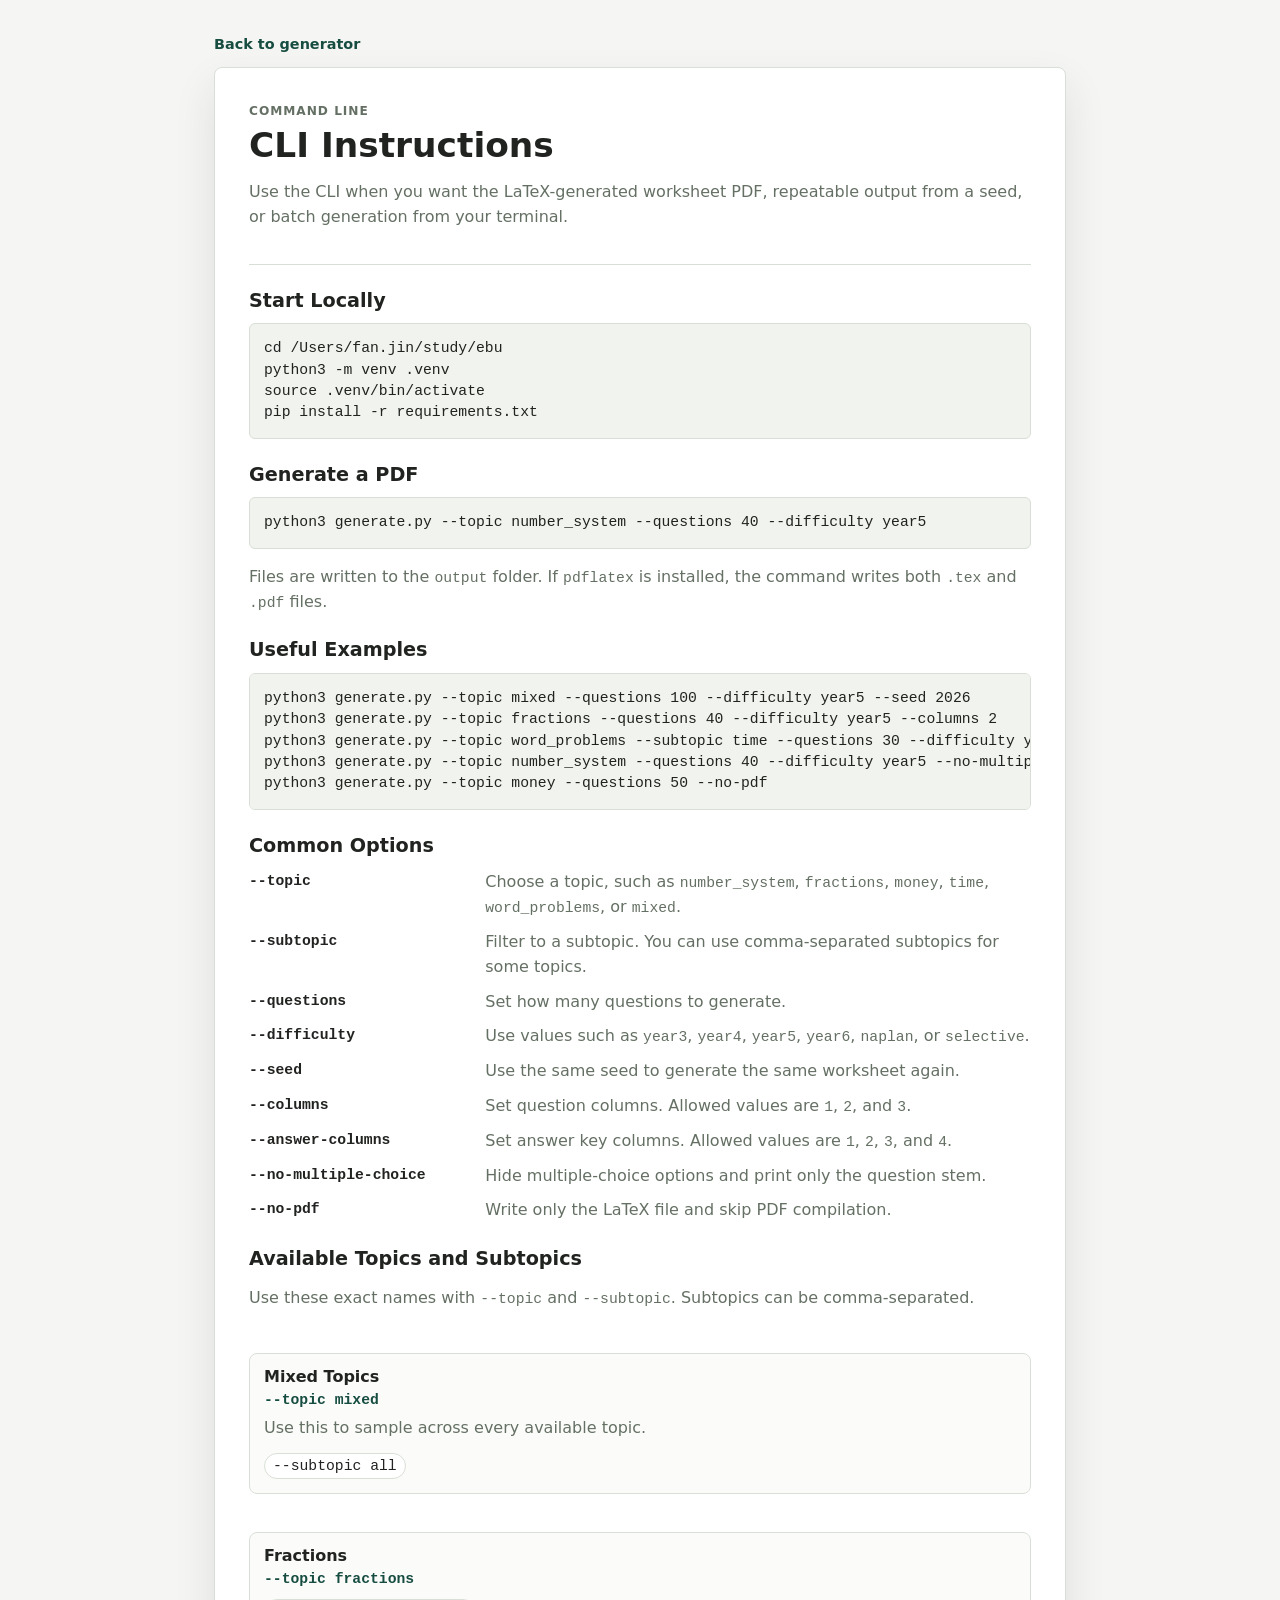
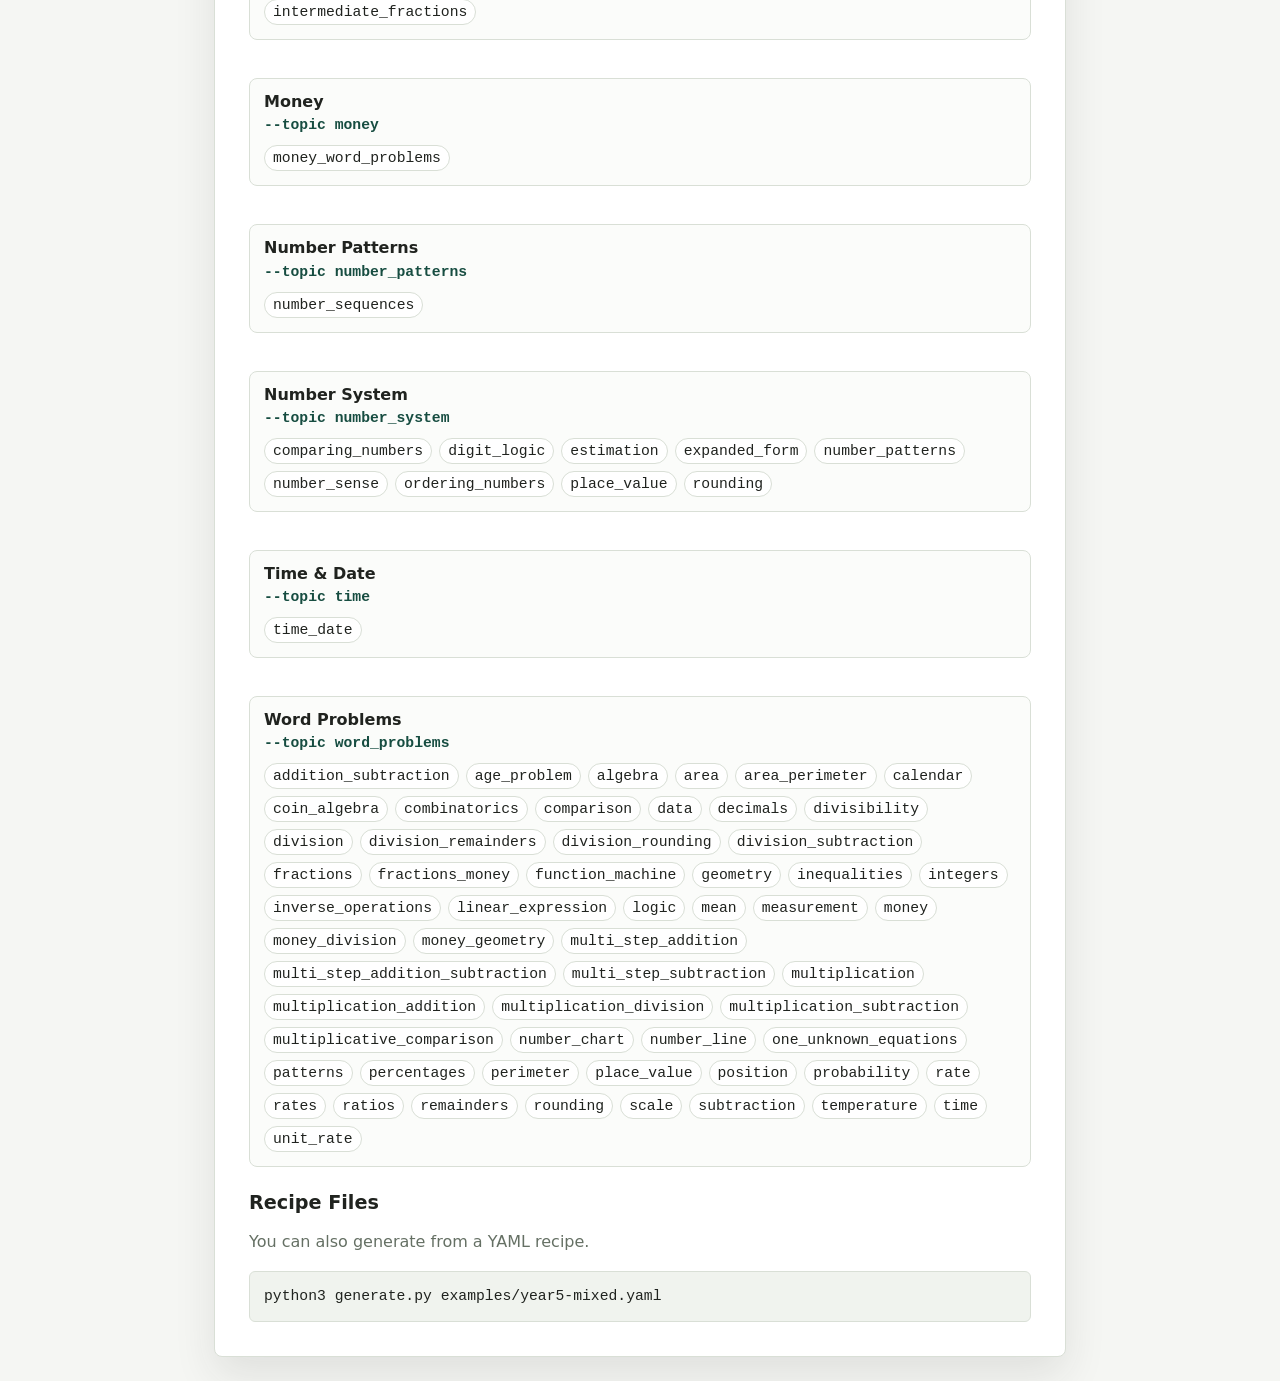
==== cli.html @ 4586fcd3 "enable github pages" ====
<!doctype html>
<html lang="en">
  <head>
    <meta charset="utf-8" />
    <meta name="viewport" content="width=device-width, initial-scale=1" />
    <title>CLI Instructions - Primary Maths Worksheet Generator</title>
    <meta
      name="description"
      content="Command-line instructions for generating primary maths worksheets and PDFs."
    />
    <link rel="stylesheet" href="styles.css" />
    <script defer src="cli.js"></script>
  </head>
  <body>
    <main class="doc-page">
      <nav class="doc-nav" aria-label="Page navigation">
        <a class="doc-link" href="index.html">Back to generator</a>
      </nav>

      <article class="doc-panel">
        <header class="doc-header">
          <p class="eyebrow">Command line</p>
          <h1>CLI Instructions</h1>
          <p>
            Use the CLI when you want the LaTeX-generated worksheet PDF, repeatable output from a
            seed, or batch generation from your terminal.
          </p>
        </header>

        <section>
          <h2>Start Locally</h2>
          <pre><code>cd /Users/fan.jin/study/ebu
python3 -m venv .venv
source .venv/bin/activate
pip install -r requirements.txt</code></pre>
        </section>

        <section>
          <h2>Generate a PDF</h2>
          <pre><code>python3 generate.py --topic number_system --questions 40 --difficulty year5</code></pre>
          <p>
            Files are written to the <code>output</code> folder. If <code>pdflatex</code> is
            installed, the command writes both <code>.tex</code> and <code>.pdf</code> files.
          </p>
        </section>

        <section>
          <h2>Useful Examples</h2>
          <pre><code>python3 generate.py --topic mixed --questions 100 --difficulty year5 --seed 2026
python3 generate.py --topic fractions --questions 40 --difficulty year5 --columns 2
python3 generate.py --topic word_problems --subtopic time --questions 30 --difficulty year5
python3 generate.py --topic number_system --questions 40 --difficulty year5 --no-multiple-choice
python3 generate.py --topic money --questions 50 --no-pdf</code></pre>
        </section>

        <section>
          <h2>Common Options</h2>
          <dl class="option-list">
            <dt><code>--topic</code></dt>
            <dd>Choose a topic, such as <code>number_system</code>, <code>fractions</code>, <code>money</code>, <code>time</code>, <code>word_problems</code>, or <code>mixed</code>.</dd>

            <dt><code>--subtopic</code></dt>
            <dd>Filter to a subtopic. You can use comma-separated subtopics for some topics.</dd>

            <dt><code>--questions</code></dt>
            <dd>Set how many questions to generate.</dd>

            <dt><code>--difficulty</code></dt>
            <dd>Use values such as <code>year3</code>, <code>year4</code>, <code>year5</code>, <code>year6</code>, <code>naplan</code>, or <code>selective</code>.</dd>

            <dt><code>--seed</code></dt>
            <dd>Use the same seed to generate the same worksheet again.</dd>

            <dt><code>--columns</code></dt>
            <dd>Set question columns. Allowed values are <code>1</code>, <code>2</code>, and <code>3</code>.</dd>

            <dt><code>--answer-columns</code></dt>
            <dd>Set answer key columns. Allowed values are <code>1</code>, <code>2</code>, <code>3</code>, and <code>4</code>.</dd>

            <dt><code>--no-multiple-choice</code></dt>
            <dd>Hide multiple-choice options and print only the question stem.</dd>

            <dt><code>--no-pdf</code></dt>
            <dd>Write only the LaTeX file and skip PDF compilation.</dd>
          </dl>
        </section>

        <section>
          <h2>Available Topics and Subtopics</h2>
          <p>
            Use these exact names with <code>--topic</code> and <code>--subtopic</code>.
            Subtopics can be comma-separated.
          </p>
          <div id="topic-subtopic-list" class="topic-subtopic-list" aria-live="polite">
            Loading topics...
          </div>
        </section>

        <section>
          <h2>Recipe Files</h2>
          <p>You can also generate from a YAML recipe.</p>
          <pre><code>python3 generate.py examples/year5-mixed.yaml</code></pre>
        </section>
      </article>
    </main>
  </body>
</html>
---- styles.css ----
:root {
  color-scheme: light;
  --bg: #f5f6f3;
  --panel: #ffffff;
  --ink: #20231f;
  --muted: #657064;
  --line: #d9dfd6;
  --accent: #1f6f5b;
  --accent-strong: #174d41;
  --accent-soft: #dceee7;
  --warn: #8f4f16;
  --shadow: 0 18px 42px rgba(35, 43, 35, 0.1);
  --worksheet-columns: 2;
}

* {
  box-sizing: border-box;
}

body {
  margin: 0;
  min-height: 100vh;
  background: var(--bg);
  color: var(--ink);
  font-family:
    Inter, ui-sans-serif, system-ui, -apple-system, BlinkMacSystemFont, "Segoe UI", sans-serif;
  letter-spacing: 0;
}

button,
input,
select {
  font: inherit;
}

.app-shell {
  display: grid;
  grid-template-columns: minmax(280px, 380px) minmax(0, 1fr);
  gap: 20px;
  width: min(1440px, 100%);
  min-height: 100vh;
  margin: 0 auto;
  padding: 20px;
}

.controls-panel,
.worksheet-panel {
  background: var(--panel);
  border: 1px solid var(--line);
  border-radius: 8px;
  box-shadow: var(--shadow);
}

.controls-panel {
  align-self: start;
  position: sticky;
  top: 20px;
  padding: 22px;
}

.brand-block {
  padding-bottom: 18px;
  border-bottom: 1px solid var(--line);
}

.doc-link {
  display: inline-flex;
  align-items: center;
  width: fit-content;
  margin-top: 12px;
  color: var(--accent-strong);
  font-size: 0.9rem;
  font-weight: 800;
  text-decoration: none;
}

.doc-link:hover {
  text-decoration: underline;
}

.eyebrow {
  margin: 0 0 6px;
  color: var(--accent);
  font-size: 0.76rem;
  font-weight: 800;
  letter-spacing: 0.08em;
  text-transform: uppercase;
}

h1,
h2,
h3 {
  margin: 0;
  line-height: 1.08;
}

h1 {
  font-size: 2.15rem;
}

h2 {
  font-size: 1.55rem;
}

h3 {
  padding-bottom: 10px;
  border-bottom: 2px solid var(--ink);
  font-size: 1.1rem;
}

.controls-grid {
  display: grid;
  grid-template-columns: 1fr 1fr;
  gap: 14px;
  margin-top: 18px;
}

label {
  display: grid;
  gap: 7px;
  min-width: 0;
}

label > span {
  color: var(--muted);
  font-size: 0.78rem;
  font-weight: 700;
}

select,
input[type="number"],
input[type="text"] {
  width: 100%;
  min-height: 42px;
  border: 1px solid var(--line);
  border-radius: 6px;
  background: #fbfcfa;
  color: var(--ink);
  padding: 9px 10px;
}

select:focus,
input:focus,
button:focus-visible {
  outline: 3px solid rgba(31, 111, 91, 0.22);
  outline-offset: 2px;
}

.wide-label {
  grid-column: 1 / -1;
}

.switch-row {
  display: grid;
  grid-template-columns: 42px minmax(0, 1fr);
  grid-template-areas: "control text";
  align-items: center;
  column-gap: 10px;
  margin-top: 2px;
  cursor: pointer;
}

.switch-row input {
  position: absolute;
  inline-size: 1px;
  block-size: 1px;
  opacity: 0;
}

.switch-control {
  grid-area: control;
  position: relative;
  width: 42px;
  height: 24px;
  border: 1px solid var(--line);
  border-radius: 999px;
  background: #eef1eb;
  transition:
    background 0.18s ease,
    border-color 0.18s ease;
}

.switch-control::after {
  content: "";
  position: absolute;
  top: 3px;
  left: 3px;
  width: 16px;
  height: 16px;
  border-radius: 999px;
  background: #fff;
  box-shadow: 0 1px 3px rgba(35, 43, 35, 0.22);
  transition: transform 0.18s ease;
}

.switch-row input:checked + .switch-control {
  border-color: var(--accent);
  background: var(--accent);
}

.switch-row input:checked + .switch-control::after {
  transform: translateX(18px);
}

.switch-row input:focus-visible + .switch-control {
  outline: 3px solid rgba(31, 111, 91, 0.22);
  outline-offset: 2px;
}

.switch-text {
  grid-area: text;
  color: var(--ink);
  font-size: 0.9rem;
  font-weight: 700;
}

.action-row {
  display: grid;
  grid-template-columns: 1fr 1fr;
  gap: 10px;
  margin-top: 18px;
}

button {
  min-height: 44px;
  border: 1px solid var(--accent);
  border-radius: 6px;
  background: var(--accent);
  color: #fff;
  cursor: pointer;
  font-weight: 800;
}

button:hover {
  background: var(--accent-strong);
}

.secondary-button {
  background: #fff;
  color: var(--accent);
}

.secondary-button:hover {
  background: var(--accent-soft);
}

.status-message {
  min-height: 2.8em;
  margin: 16px 0 0;
  color: var(--muted);
  font-size: 0.92rem;
  line-height: 1.45;
}

.status-message.warning {
  color: var(--warn);
}

.doc-page {
  width: min(900px, 100%);
  margin: 0 auto;
  padding: 24px;
}

.doc-nav {
  margin-bottom: 14px;
}

.doc-panel {
  background: var(--panel);
  border: 1px solid var(--line);
  border-radius: 8px;
  box-shadow: var(--shadow);
  padding: 34px;
}

.doc-header {
  padding-bottom: 18px;
  border-bottom: 1px solid var(--line);
}

.doc-header p,
.doc-panel section p,
.option-list dd {
  color: var(--muted);
  line-height: 1.55;
}

.doc-panel section {
  margin-top: 26px;
}

.doc-panel h2 {
  font-size: 1.2rem;
}

pre {
  overflow-x: auto;
  margin: 12px 0 0;
  padding: 14px;
  border: 1px solid var(--line);
  border-radius: 6px;
  background: #f0f3ee;
  color: var(--ink);
  line-height: 1.45;
}

code {
  font-family: ui-monospace, SFMono-Regular, Menlo, Monaco, Consolas, "Liberation Mono", monospace;
  font-size: 0.92em;
}

.option-list {
  display: grid;
  grid-template-columns: minmax(150px, 0.4fr) minmax(0, 1fr);
  gap: 10px 18px;
  margin: 14px 0 0;
}

.option-list dt {
  font-weight: 800;
}

.option-list dd {
  margin: 0;
}

.topic-subtopic-list {
  display: grid;
  gap: 12px;
  margin-top: 14px;
}

.topic-subtopic-list.warning {
  color: var(--warn);
}

.topic-card {
  padding: 14px;
  border: 1px solid var(--line);
  border-radius: 8px;
  background: #fbfcfa;
}

.topic-card h3 {
  padding: 0;
  border: 0;
  font-size: 1rem;
}

.topic-card > code {
  display: inline-block;
  margin-top: 7px;
  color: var(--accent-strong);
  font-weight: 800;
}

.topic-card p {
  margin: 8px 0 0;
  color: var(--muted);
  line-height: 1.45;
}

.subtopic-chip-list {
  display: flex;
  flex-wrap: wrap;
  gap: 7px;
  margin-top: 12px;
}

.subtopic-chip {
  display: inline-flex;
  align-items: center;
  min-height: 26px;
  padding: 4px 8px;
  border: 1px solid var(--line);
  border-radius: 999px;
  background: #fff;
  color: var(--ink);
  overflow-wrap: anywhere;
}

.worksheet-panel {
  min-height: calc(100vh - 40px);
  padding: 30px;
}

.worksheet-header {
  display: flex;
  align-items: end;
  justify-content: space-between;
  gap: 18px;
  padding-bottom: 18px;
  border-bottom: 1px solid var(--line);
}

.worksheet-meta,
.question-summary {
  margin: 8px 0 0;
  color: var(--muted);
  font-size: 0.92rem;
}

.question-summary {
  text-align: right;
  white-space: nowrap;
}

.print-section {
  margin-top: 26px;
}

.answer-section {
  page-break-before: always;
}

.questions-list,
.answers-list {
  margin: 18px 0 0;
  padding-left: 1.35rem;
  column-count: var(--worksheet-columns);
  column-gap: 34px;
}

.questions-list > li,
.answers-list > li {
  break-inside: avoid;
  margin: 0 0 0.92rem;
  padding-left: 0.25rem;
  line-height: 1.42;
}

.questions-list > li::marker,
.answers-list > li::marker {
  font-weight: 800;
}

.answers-list {
  column-count: 3;
}

.question-stem {
  margin: 0 0 0.55rem;
}

.choice-list {
  display: grid;
  grid-template-columns: repeat(2, minmax(0, 1fr));
  gap: 7px 14px;
  margin: 0.55rem 0 0.2rem;
  padding: 0;
  list-style: none;
}

.choice-list li {
  display: grid;
  grid-template-columns: 24px minmax(0, 1fr);
  align-items: start;
  gap: 7px;
  min-width: 0;
  break-inside: avoid;
}

.choice-label {
  display: grid;
  width: 22px;
  height: 22px;
  place-items: center;
  border: 1px solid var(--line);
  border-radius: 999px;
  background: var(--accent-soft);
  color: var(--accent-strong);
  font-size: 0.76rem;
  font-weight: 800;
  line-height: 1;
}

.choice-text {
  min-width: 0;
}

.mixed-number,
.simple-fraction {
  display: inline-flex;
  align-items: center;
  gap: 0.12em;
  white-space: nowrap;
  vertical-align: middle;
}

.whole-number {
  line-height: 1;
}

.stacked-fraction {
  display: inline-grid;
  grid-template-rows: auto auto;
  align-items: center;
  justify-items: center;
  min-width: 0.72em;
  color: inherit;
  font-size: 0.82em;
  line-height: 1;
  vertical-align: middle;
}

.fraction-numerator,
.fraction-denominator {
  display: block;
  padding: 0 0.08em;
}

.fraction-numerator {
  width: 100%;
  border-bottom: 1px solid currentColor;
  padding-bottom: 0.06em;
}

.fraction-denominator {
  padding-top: 0.06em;
}

.empty-state {
  color: var(--muted);
}

@media (max-width: 900px) {
  .app-shell {
    grid-template-columns: 1fr;
    padding: 12px;
  }

  .controls-panel {
    position: static;
  }

  .worksheet-panel {
    min-height: auto;
    padding: 22px;
  }
}

@media (max-width: 560px) {
  .controls-grid,
  .action-row {
    grid-template-columns: 1fr;
  }

  .doc-page {
    padding: 12px;
  }

  .doc-panel {
    padding: 22px;
  }

  .option-list {
    grid-template-columns: 1fr;
    gap: 5px;
  }

  .option-list dd {
    margin-bottom: 10px;
  }

  .topic-card {
    padding: 12px;
  }

  .worksheet-header {
    align-items: start;
    flex-direction: column;
  }

  .question-summary {
    text-align: left;
  }

  .questions-list,
  .answers-list {
    column-count: 1;
  }

  .choice-list {
    grid-template-columns: 1fr;
  }

  h1 {
    font-size: 1.8rem;
  }
}

@media print {
  @page {
    size: A4;
    margin: 12mm;
  }

  body {
    background: #fff;
    font-family: Arial, Helvetica, sans-serif;
  }

  .app-shell {
    display: block;
    width: auto;
    min-height: auto;
    padding: 0;
  }

  .controls-panel {
    display: none;
  }

  .doc-nav {
    display: none;
  }

  .doc-panel {
    padding: 0;
    border: 0;
    border-radius: 0;
    box-shadow: none;
  }

  .worksheet-panel {
    min-height: auto;
    padding: 0;
    border: 0;
    border-radius: 0;
    box-shadow: none;
  }

  .worksheet-header {
    padding-bottom: 10px;
  }

  .eyebrow {
    display: none;
  }

  h2 {
    font-size: 18pt;
  }

  h3 {
    font-size: 13pt;
  }

  .worksheet-meta,
  .question-summary {
    color: #333;
    font-size: 9pt;
  }

  .print-section {
    margin-top: 16px;
  }

  .questions-list,
  .answers-list {
    column-gap: 10mm;
    font-size: 9.5pt;
  }

  .questions-list > li,
  .answers-list > li {
    margin-bottom: 7pt;
    line-height: 1.32;
  }

  .question-stem {
    margin-bottom: 3.5pt;
  }

  .choice-list {
    gap: 3pt 8pt;
    margin-top: 3.5pt;
  }

  .choice-list li {
    grid-template-columns: 15pt minmax(0, 1fr);
    gap: 4pt;
  }

  .choice-label {
    width: 13pt;
    height: 13pt;
    border-color: #777;
    background: #fff;
    color: #111;
    font-size: 7pt;
  }

  .stacked-fraction {
    font-size: 0.8em;
  }
}
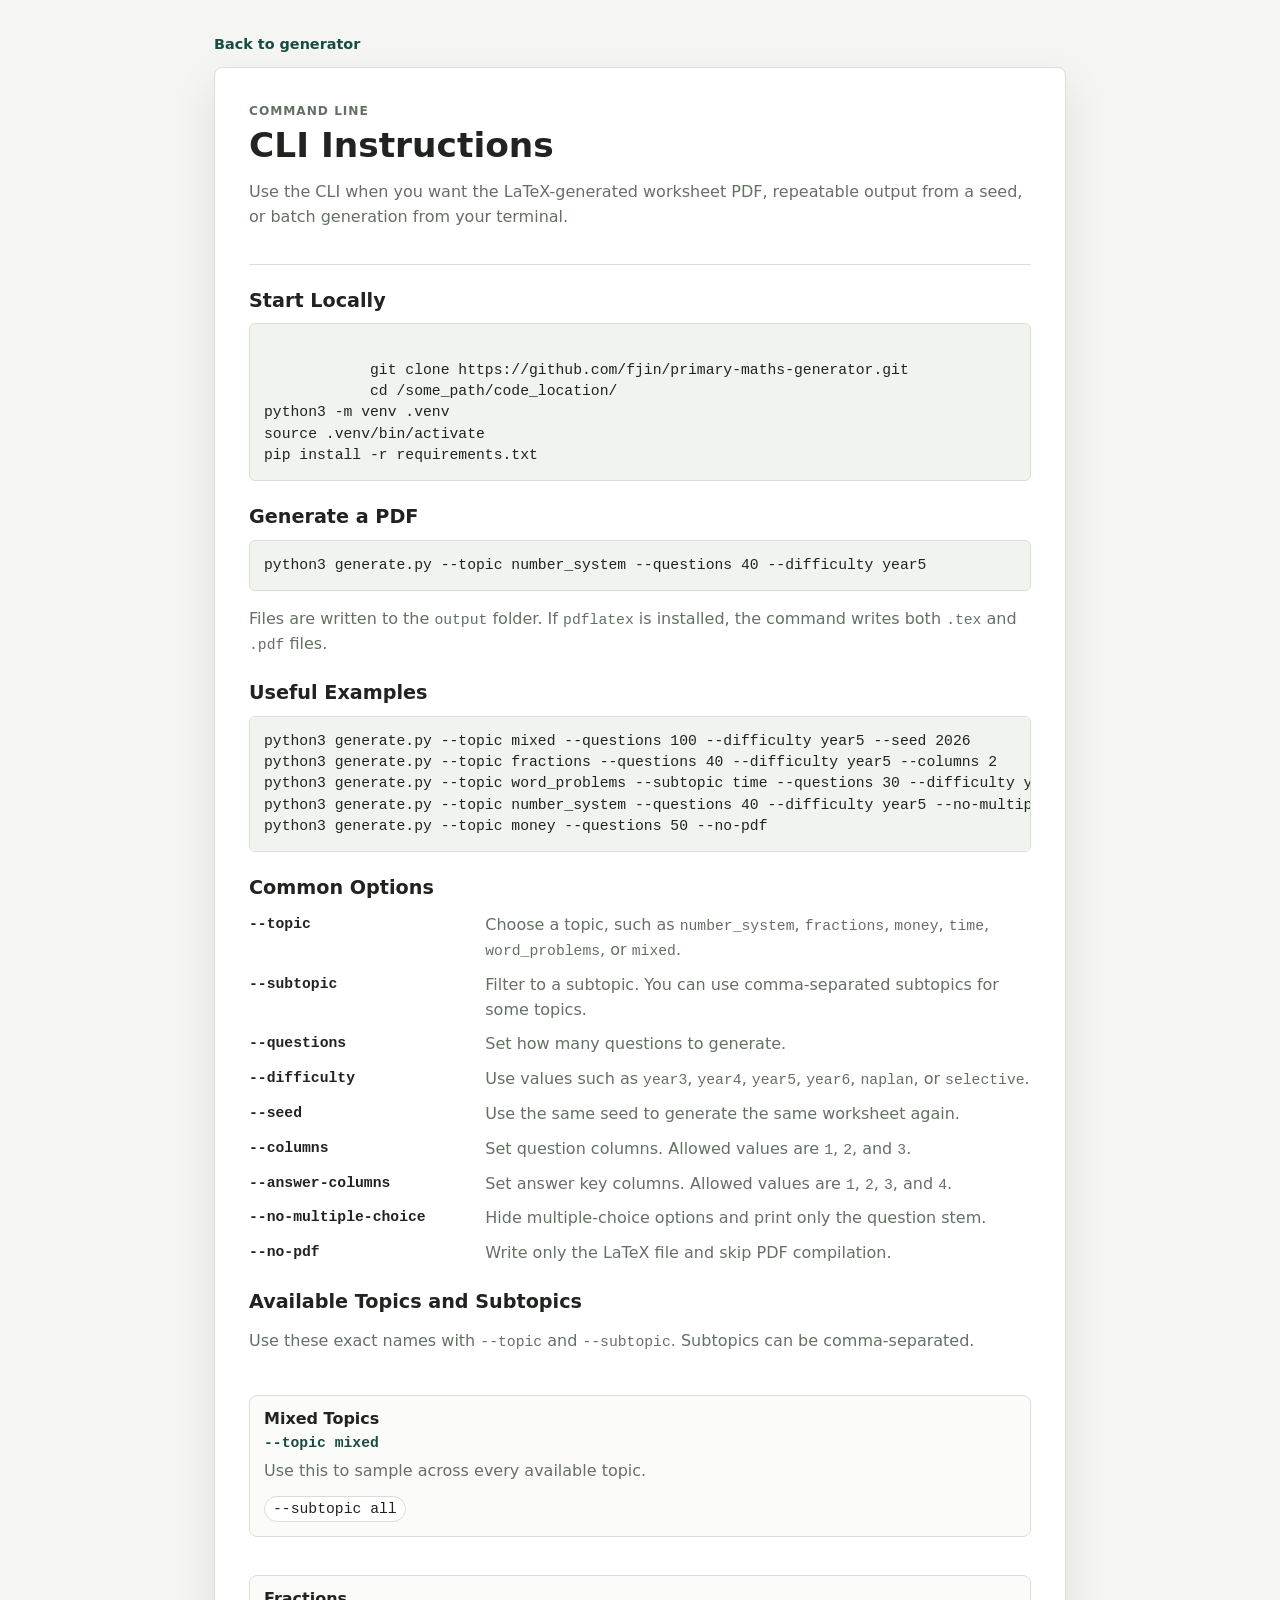
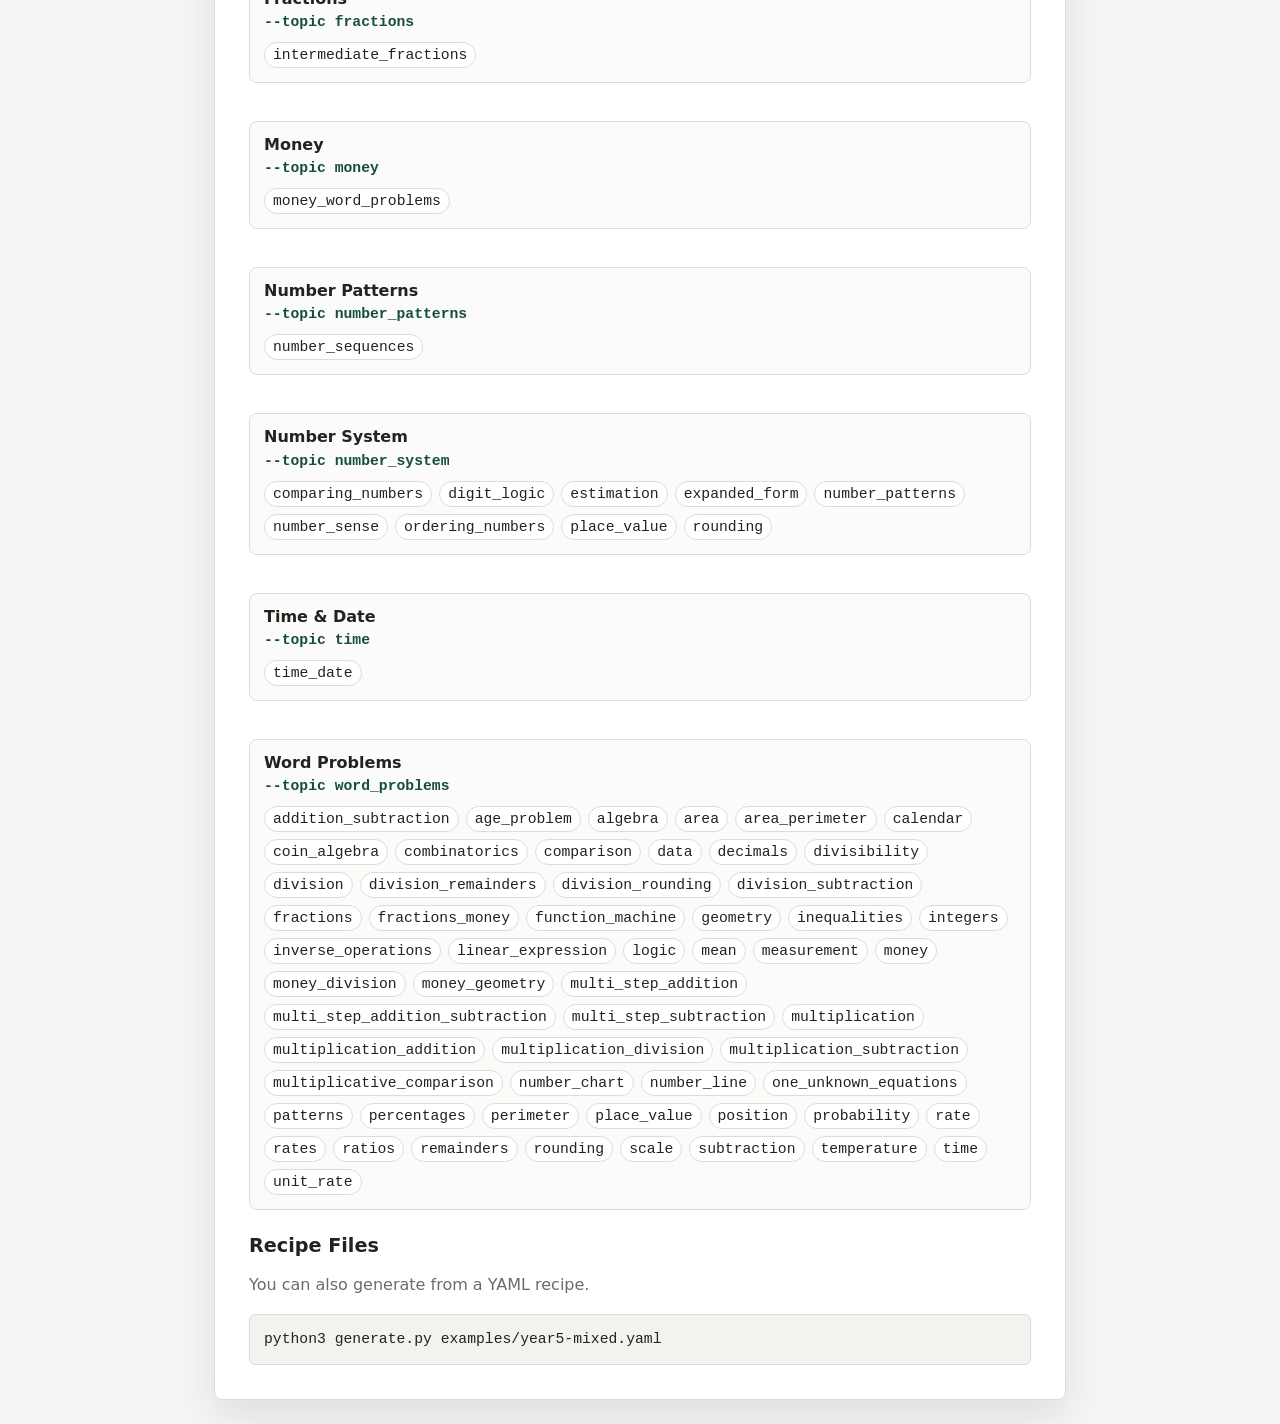
==== commit 846f62d8: "enable github pages" ====
--- a/cli.html
+++ b/cli.html
@@ -29,7 +29,9 @@
 
         <section>
           <h2>Start Locally</h2>
-          <pre><code>cd /Users/fan.jin/study/ebu
+          <pre><code>
+            git clone https://github.com/fjin/primary-maths-generator.git
+            cd /some_path/code_location/
 python3 -m venv .venv
 source .venv/bin/activate
 pip install -r requirements.txt</code></pre>
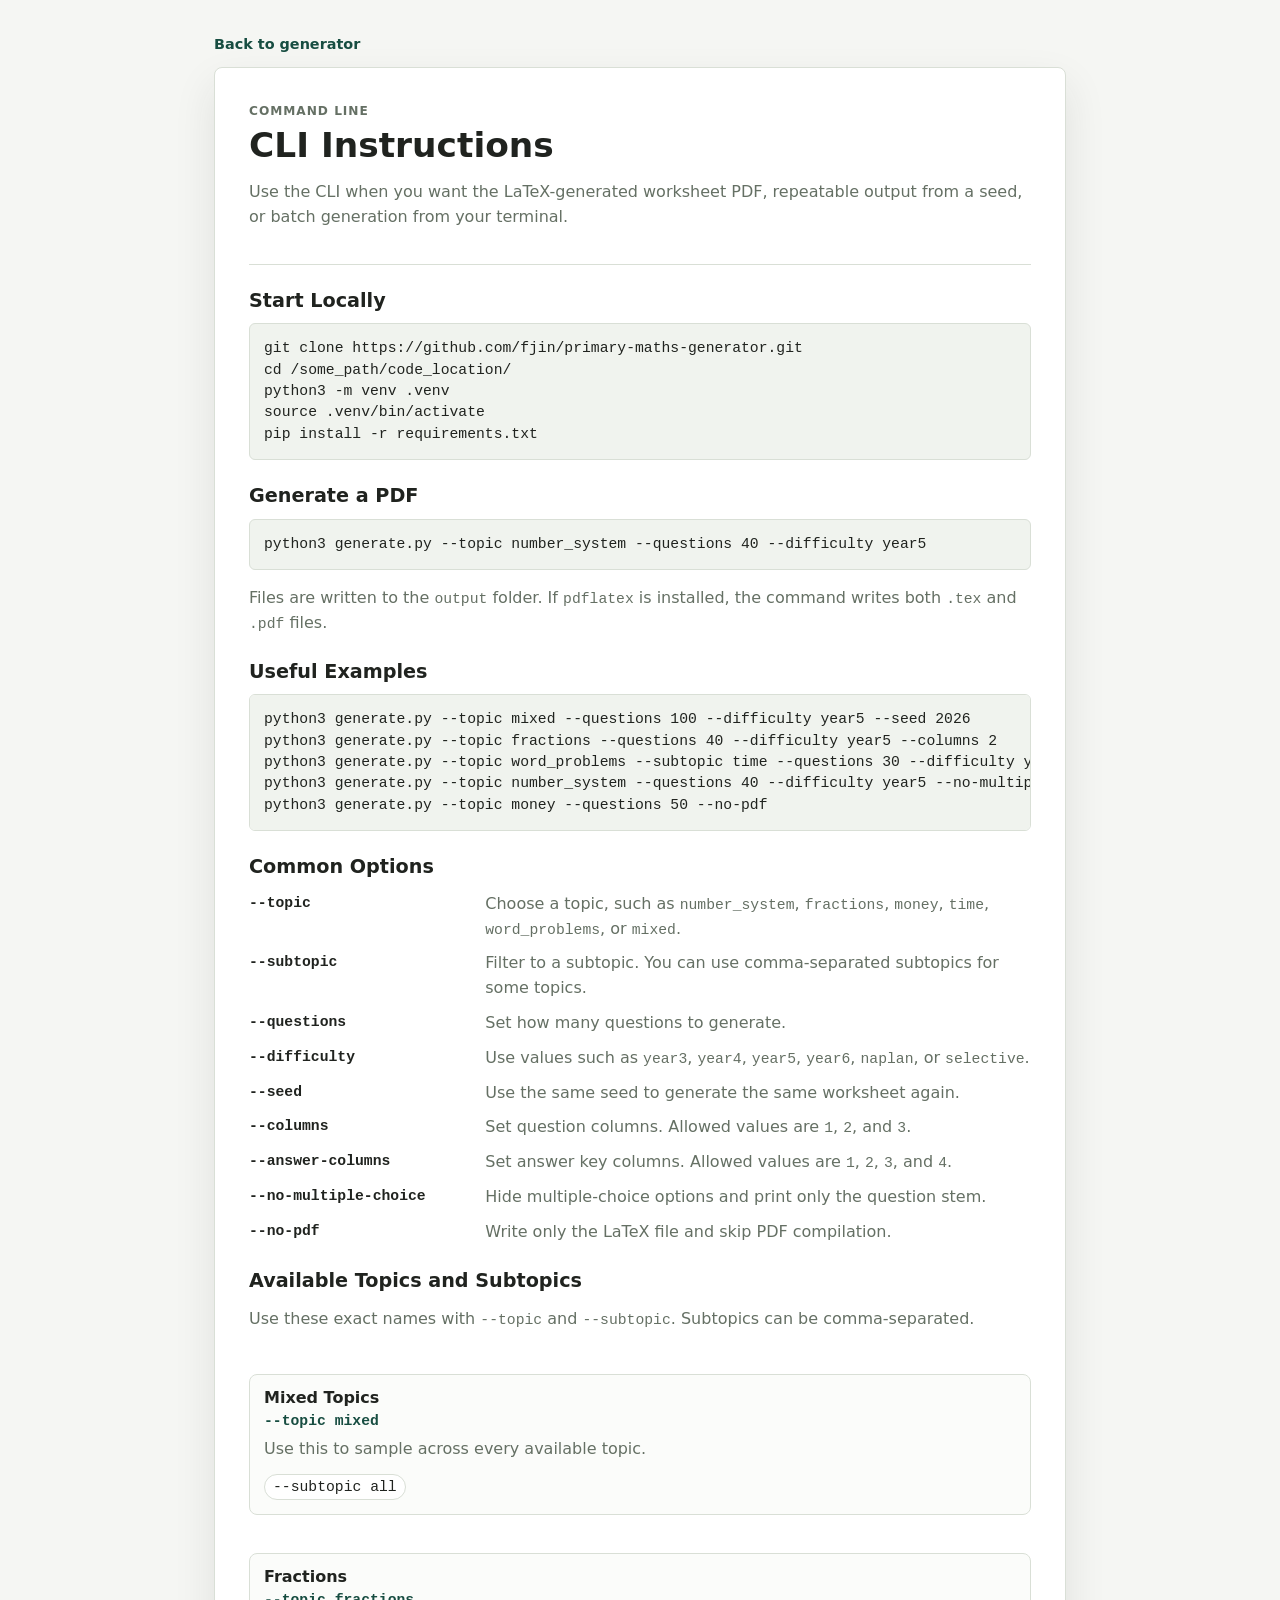
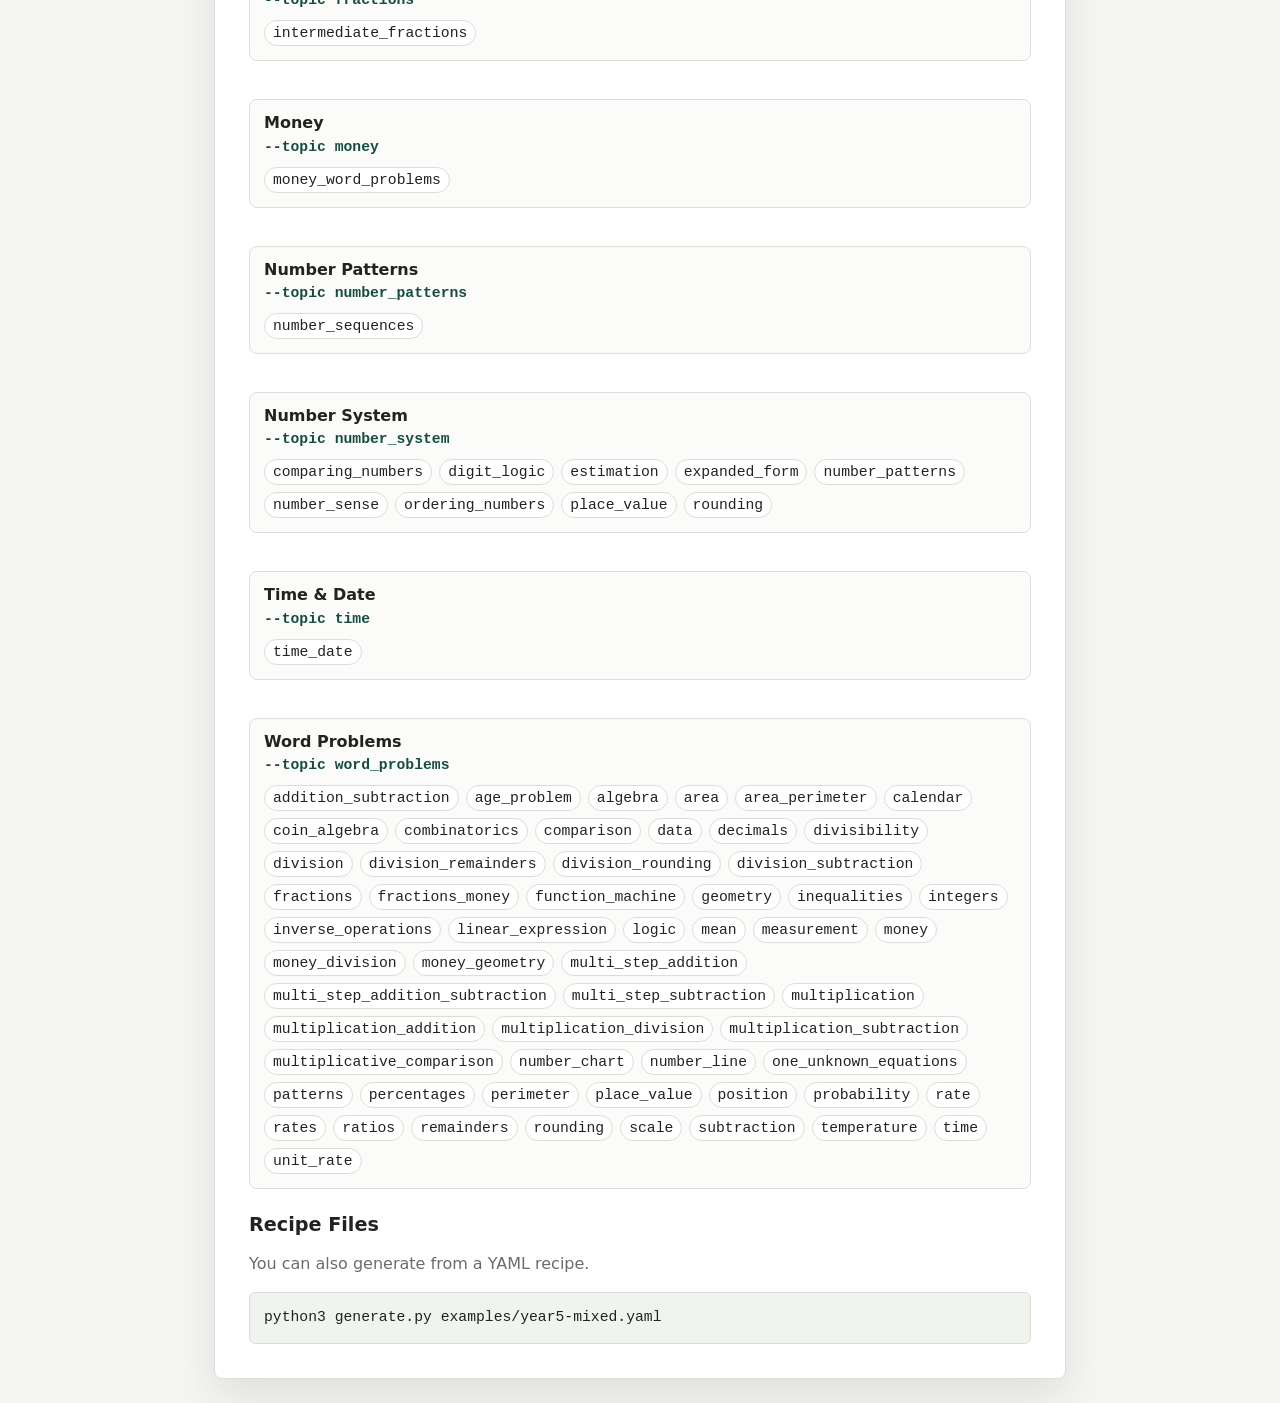
==== commit e5a1dd97: "enable github pages" ====
--- a/cli.html
+++ b/cli.html
@@ -29,9 +29,8 @@
 
         <section>
           <h2>Start Locally</h2>
-          <pre><code>
-            git clone https://github.com/fjin/primary-maths-generator.git
-            cd /some_path/code_location/
+          <pre><code>git clone https://github.com/fjin/primary-maths-generator.git
+cd /some_path/code_location/
 python3 -m venv .venv
 source .venv/bin/activate
 pip install -r requirements.txt</code></pre>
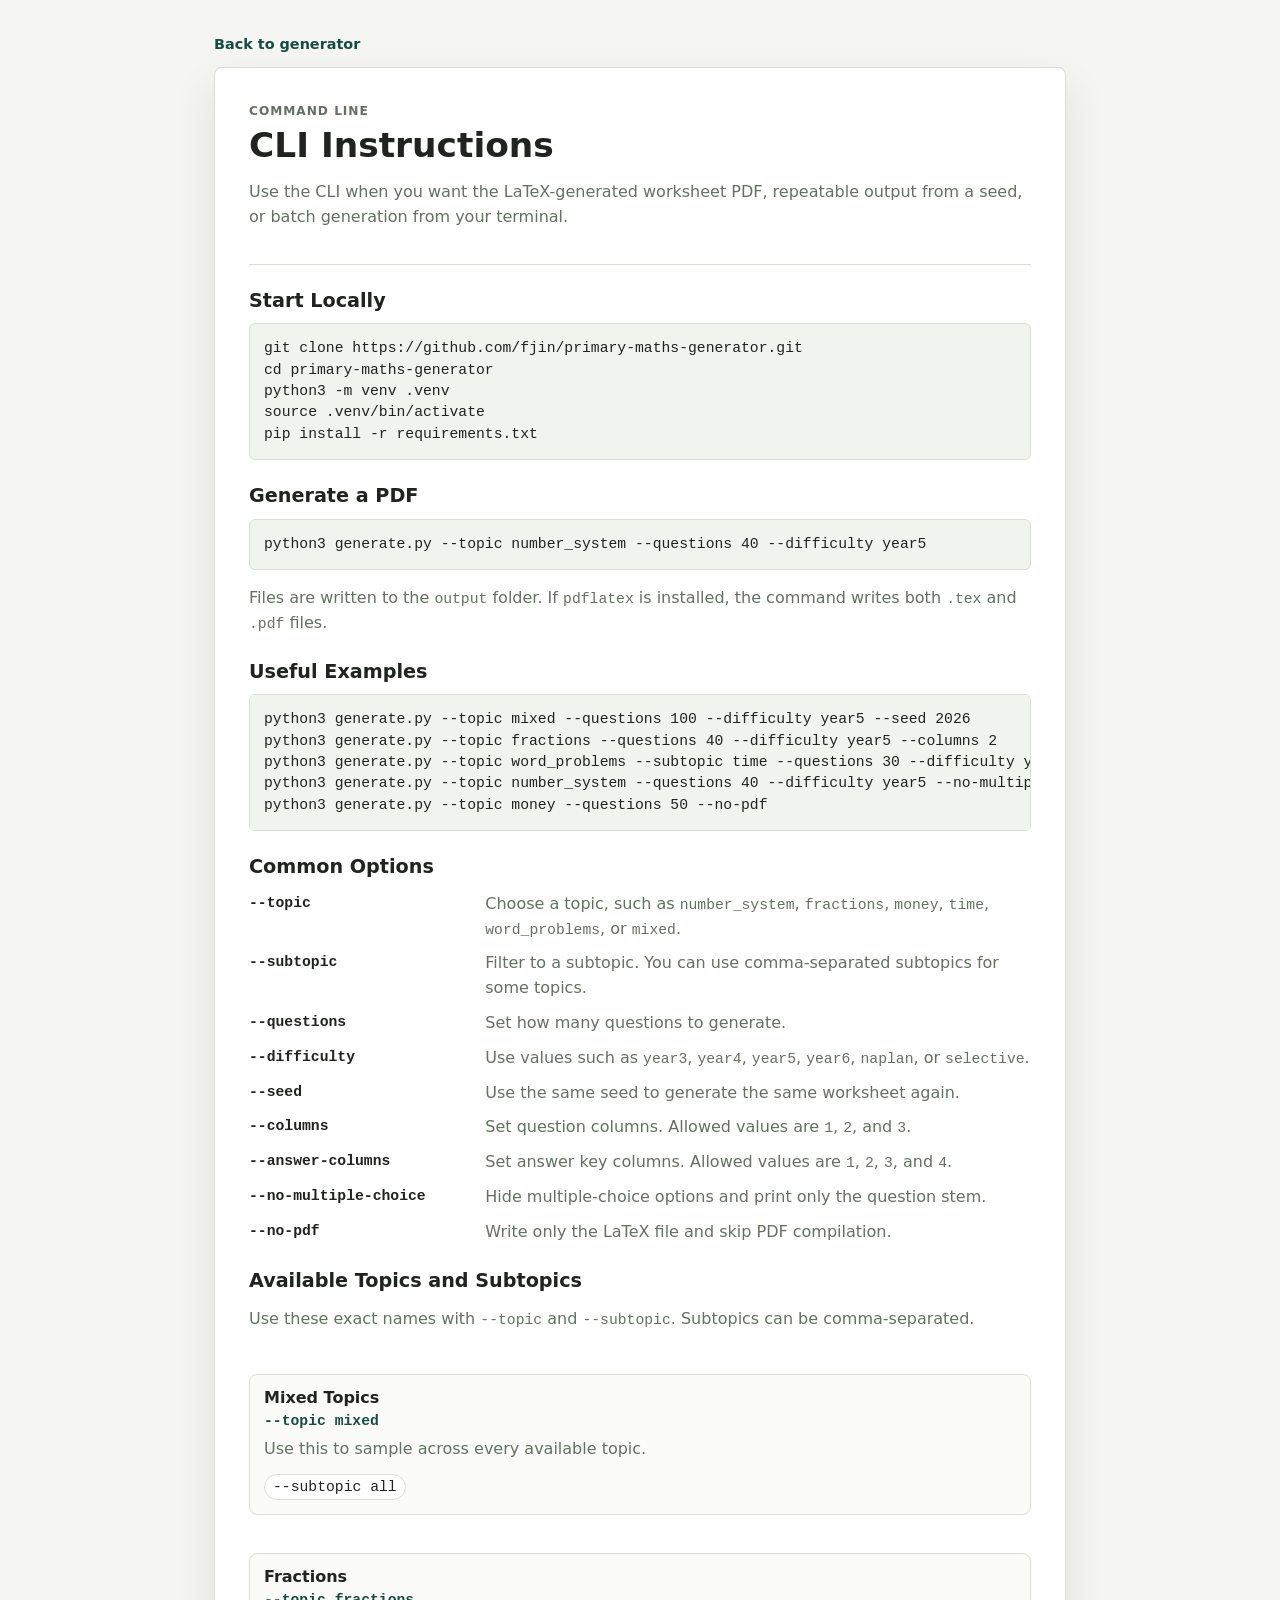
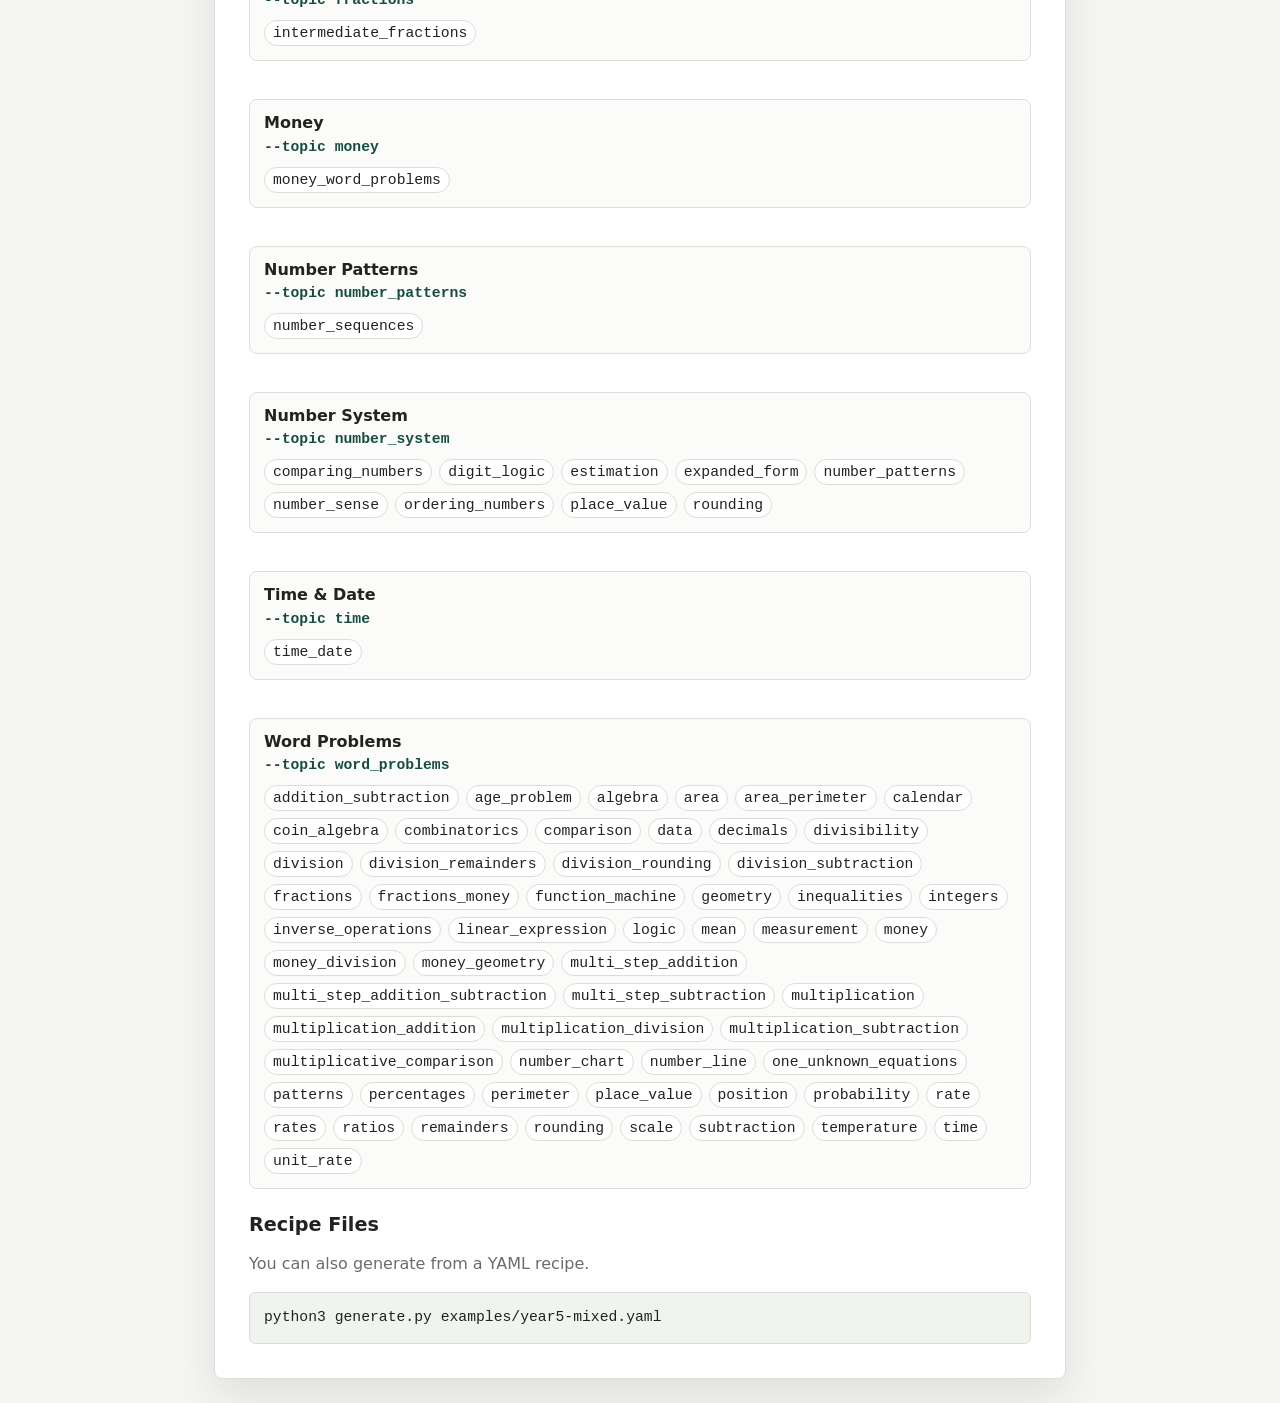
==== commit 503253e8: "enable github pages" ====
--- a/cli.html
+++ b/cli.html
@@ -30,7 +30,7 @@
         <section>
           <h2>Start Locally</h2>
           <pre><code>git clone https://github.com/fjin/primary-maths-generator.git
-cd /some_path/code_location/
+cd primary-maths-generator
 python3 -m venv .venv
 source .venv/bin/activate
 pip install -r requirements.txt</code></pre>
